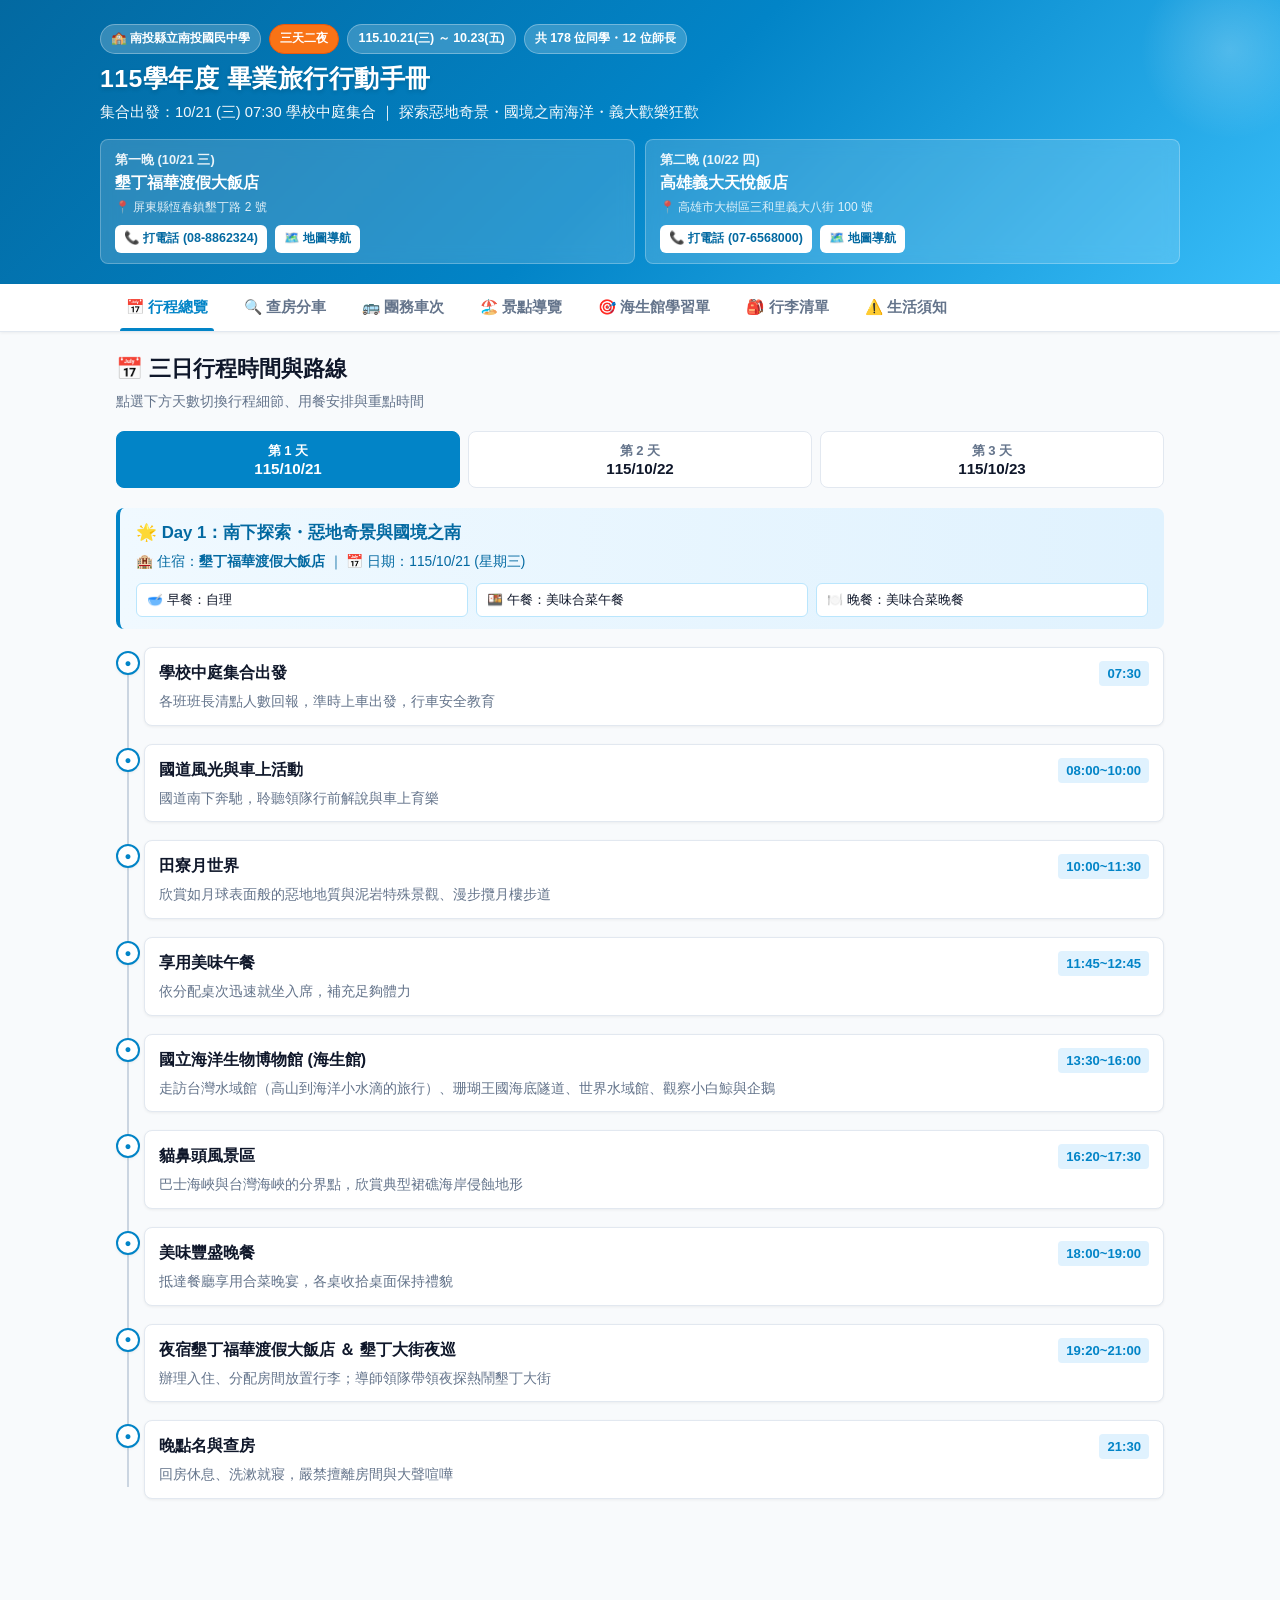
==== app.html @ bfbd6be8 "Initial commit: 南投國中 115學年度畢業旅行行動簡報手冊（去個資版）" ====
<!doctype html>
<html lang="zh-Hant">
<head>
  <meta charset="utf-8">
  <meta name="viewport" content="width=device-width, initial-scale=1, maximum-scale=1, user-scalable=no">
  <title>南投國中 115學年度畢業旅行行動手冊</title>
  <meta name="description" content="南投縣立南投國民中學 115學年度 畢業旅行行動手冊（115.10.21-115.10.23）。提供行程總覽、房號車次即時搜尋、景點導覽、海生館學習單互動答題與行李打包清單。">
  <meta name="theme-color" content="#0284c7">
  
  <!-- Favicon -->
  <link rel="icon" href="data:image/svg+xml,%3Csvg xmlns='http://www.w3.org/2000/svg' viewBox='0 0 32 32'%3E%3Ccircle cx='16' cy='16' r='14' fill='%230284c7'/%3E%3Cpath d='M9 18l4 4 10-10' stroke='%23fff' stroke-width='3' stroke-linecap='round' stroke-linejoin='round' fill='none'/%3E%3C/svg%3E">

  <!-- 主樣式表 -->
  <link rel="stylesheet" href="app.css">
</head>
<body>

  <!-- ================== 頂部 Hero Header ================== -->
  <header class="hero-header">
    <div class="hero-inner">
      <div class="hero-badge-wrap">
        <span class="badge-tag">🏫 南投縣立南投國民中學</span>
        <span class="badge-tag highlight">三天二夜</span>
        <span class="badge-tag">115.10.21(三) ～ 10.23(五)</span>
        <span class="badge-tag">共 178 位同學・12 位師長</span>
      </div>
      <h1 class="hero-title">115學年度 畢業旅行行動手冊</h1>
      <p class="hero-subtitle">
        集合出發：10/21 (三) 07:30 學校中庭集合 ｜ 探索惡地奇景・國境之南海洋・義大歡樂狂歡
      </p>

      <!-- 快速住宿與電話撥號卡片 -->
      <div class="hero-quick-cards" id="hero-hotels-container">
        <!-- 由 JavaScript 動態生成 -->
      </div>
    </div>
  </header>

  <!-- ================== 主導航 Tabs (桌機 & 平板) ================== -->
  <nav class="nav-tab-bar" aria-label="主要分頁導航">
    <div class="nav-tabs-container">
      <button class="nav-tab-btn active" data-tab="itinerary">📅 行程總覽</button>
      <button class="nav-tab-btn" data-tab="roster">🔍 查房分車</button>
      <button class="nav-tab-btn" data-tab="buses">🚌 團務車次</button>
      <button class="nav-tab-btn" data-tab="attractions">🏖️ 景點導覽</button>
      <button class="nav-tab-btn" data-tab="quiz">🎯 海生館學習單</button>
      <button class="nav-tab-btn" data-tab="checklist">🎒 行李清單</button>
      <button class="nav-tab-btn" data-tab="notices">⚠️ 生活須知</button>
    </div>
  </nav>

  <!-- ================== 主內容區域 ================== -->
  <main class="main-content">
    
    <!-- 1. 行程總覽分頁 -->
    <section class="tab-pane active" id="tab-itinerary">
      <div class="section-header">
        <h2 class="section-title">📅 三日行程時間與路線</h2>
        <p class="section-desc">點選下方天數切換行程細節、用餐安排與重點時間</p>
      </div>

      <!-- 天數切換按鈕組 -->
      <div class="day-selector" id="day-selector">
        <!-- 由 JavaScript 生成 -->
      </div>

      <!-- 當日行程內容容器 -->
      <div id="itinerary-content-container">
        <!-- 由 JavaScript 生成 -->
      </div>
    </section>

    <!-- 2. 查房分車搜尋分頁 -->
    <section class="tab-pane" id="tab-roster">
      <div class="section-header">
        <div style="display:flex; justify-content:space-between; align-items:center; flex-wrap:wrap; gap:8px;">
          <div>
            <h2 class="section-title">🔍 房號、桌次與車次即時速查</h2>
            <p class="section-desc">輸入同學姓名、房號、班級（901~909）或桌次即可秒查！</p>
          </div>
          <button onclick="window.print()" class="quick-btn" style="border:1px solid #cbd5e1; padding:6px 14px;">
            🖨️ 列印查房名冊
          </button>
        </div>
      </div>

      <!-- 搜尋輸入框 -->
      <div class="search-bar-wrap">
        <span class="search-icon">🔍</span>
        <input type="text" id="roster-search-input" class="search-input" placeholder="輸入同學姓名、房號 (如 2141)、桌次或關鍵字...">
        <button id="search-clear-btn" class="search-clear-btn" aria-label="清除搜尋">✕</button>
      </div>

      <!-- 班級快速篩選晶片 -->
      <div style="margin-bottom:8px;">
        <span style="font-size:0.8rem; font-weight:700; color:var(--text-muted); margin-right:6px;">班級篩選：</span>
        <div class="filter-chips-wrap" id="class-filter-chips">
          <!-- 由 JavaScript 生成 -->
        </div>
      </div>

      <!-- 車次快速篩選晶片 -->
      <div style="margin-bottom:12px;">
        <span style="font-size:0.8rem; font-weight:700; color:var(--text-muted); margin-right:6px;">車次篩選：</span>
        <div class="filter-chips-wrap" id="bus-filter-chips">
          <!-- 由 JavaScript 生成 -->
        </div>
      </div>

      <!-- 結果控制列 -->
      <div class="search-controls-row">
        <div class="results-stats" id="results-count">符合筆數：178 位</div>
        <div class="view-mode-toggle">
          <button class="view-btn active" data-view="table">📋 表格視圖</button>
          <button class="view-btn" data-view="card">🗂️ 卡片視圖</button>
        </div>
      </div>

      <!-- 表格視圖容器 -->
      <div class="roster-table-wrap" id="roster-table-container">
        <!-- 由 JavaScript 生成 -->
      </div>

      <!-- 卡片視圖容器 (手機端) -->
      <div class="roster-cards-grid" id="roster-cards-container" style="display:none;">
        <!-- 由 JavaScript 生成 -->
      </div>
    </section>

    <!-- 3. 團務車次分頁 -->
    <section class="tab-pane" id="tab-buses">
      <div class="section-header">
        <h2 class="section-title">🚌 團務編組與隨車師長</h2>
        <p class="section-desc">全團 7 輛專車編制、各車班級名額與隨車導師名單</p>
      </div>
      <div id="buses-content-container">
        <!-- 由 JavaScript 生成 -->
      </div>
    </section>

    <!-- 4. 景點導覽分頁 -->
    <section class="tab-pane" id="tab-attractions">
      <div class="section-header">
        <h2 class="section-title">🏖️ 景點圖文導覽與地質人文</h2>
        <p class="section-desc">深入認識月世界惡地、恆春民謠、海生館三大主題館與奇美博物館</p>
      </div>
      <div id="attractions-content-container">
        <!-- 由 JavaScript 生成 -->
      </div>
    </section>

    <!-- 5. 海生館學習單互動答題分頁 -->
    <section class="tab-pane" id="tab-quiz">
      <div class="section-header">
        <h2 class="section-title">🎯 國立海洋生物博物館・互動學習單</h2>
        <p class="section-desc">在車上或參觀海生館時測試海洋小知識！點選按鈕或點擊卡片查看解答與解析</p>
      </div>

      <!-- 是非題區塊 -->
      <div class="quiz-section">
        <h3 style="font-size:1.15rem; font-weight:800; color:var(--primary-dark); margin-bottom:12px;">
          一、是非挑戰題 (點選即時驗證)
        </h3>
        <div id="quiz-tf-container">
          <!-- 由 JavaScript 生成 -->
        </div>
      </div>

      <!-- 問答翻卡區塊 -->
      <div class="quiz-section">
        <h3 style="font-size:1.15rem; font-weight:800; color:var(--primary-dark); margin-bottom:12px;">
          二、海洋生物問答庫 (共 25 題，點擊展開解答)
        </h3>
        <div id="quiz-qa-container">
          <!-- 由 JavaScript 生成 -->
        </div>
      </div>
    </section>

    <!-- 6. 行李清單分頁 -->
    <section class="tab-pane" id="tab-checklist">
      <div class="section-header">
        <div style="display:flex; justify-content:space-between; align-items:center; flex-wrap:wrap; gap:8px;">
          <div>
            <h2 class="section-title">🎒 行前行李打包清單</h2>
            <p class="section-desc">打勾記錄自動儲存在手機本機，整理行李不再丟三落四！</p>
          </div>
          <button id="reset-checklist-btn" class="quick-btn" style="border:1px solid #cbd5e1; padding:6px 12px; color:var(--text-muted);">
            🔄 重設勾選
          </button>
        </div>
      </div>

      <!-- 打包進度條 -->
      <div class="progress-box">
        <div class="progress-header">
          <span>📦 打包完成進度</span>
          <span id="progress-text" style="color:var(--primary);">0 / 18 項 (0%)</span>
        </div>
        <div class="progress-bar-bg">
          <div class="progress-bar-fill" id="progress-fill"></div>
        </div>
      </div>

      <!-- 清單項目容器 -->
      <div id="checklist-container">
        <!-- 由 JavaScript 生成 -->
      </div>
    </section>

    <!-- 7. 生活須知分頁 -->
    <section class="tab-pane" id="tab-notices">
      <div class="section-header">
        <h2 class="section-title">⚠️ 生活安全須知 ＆ 應變指引</h2>
        <p class="section-desc">行前叮嚀、住宿生活公約、防暈車穴位指壓與急救常識</p>
      </div>
      <div id="notices-content-container">
        <!-- 由 JavaScript 生成 -->
      </div>
    </section>

  </main>

  <!-- ================== 手機底部導航列 (Mobile Bottom Nav) ================== -->
  <nav class="mobile-bottom-nav" aria-label="手機快捷導航">
    <button class="mobile-nav-btn active" data-tab="itinerary">
      <span>📅</span>
      <span>行程</span>
    </button>
    <button class="mobile-nav-btn" data-tab="roster">
      <span>🔍</span>
      <span>查房</span>
    </button>
    <button class="mobile-nav-btn" data-tab="buses">
      <span>🚌</span>
      <span>車次</span>
    </button>
    <button class="mobile-nav-btn" data-tab="attractions">
      <span>🏖️</span>
      <span>景點</span>
    </button>
    <button class="mobile-nav-btn" data-tab="quiz">
      <span>🎯</span>
      <span>學習單</span>
    </button>
    <button class="mobile-nav-btn" data-tab="checklist">
      <span>🎒</span>
      <span>清單</span>
    </button>
    <button class="mobile-nav-btn" data-tab="notices">
      <span>⚠️</span>
      <span>須知</span>
    </button>
  </nav>

  <!-- 引用資料庫與互動腳本 -->
  <script src="data.js"></script>
  <script src="app.js"></script>
</body>
</html>
---- app.css ----
/* ==========================================================================
   南投國中 115學年度畢業旅行行動手冊 - 主樣式表
   風格：蔚藍海洋與國境之南暖陽、現代清爽、Mobile First RWD
   ========================================================================== */

:root {
  --primary: #0284c7;        /* 海洋湛藍 */
  --primary-dark: #0369a1;
  --primary-light: #e0f2fe;
  --primary-hover: #075985;
  --accent: #f97316;         /* 暖陽活力橘 */
  --accent-light: #ffedd5;
  --success: #10b981;
  --warning: #f59e0b;
  --danger: #ef4444;
  --bg-main: #f8fafc;
  --bg-card: #ffffff;
  --border: #e2e8f0;
  --border-focus: #38bdf8;
  --text-main: #0f172a;
  --text-muted: #64748b;
  --text-light: #94a3b8;
  --shadow-sm: 0 1px 3px rgba(0, 0, 0, 0.06);
  --shadow-md: 0 4px 12px -2px rgba(15, 23, 42, 0.08);
  --shadow-lg: 0 10px 25px -4px rgba(15, 23, 42, 0.12);
  --radius-sm: 8px;
  --radius-md: 14px;
  --radius-lg: 20px;
  --font-family: -apple-system, BlinkMacSystemFont, "Segoe UI", "PingFang TC", "Noto Sans TC", "Microsoft JhengHei", Roboto, sans-serif;
}

* {
  box-sizing: border-box;
  margin: 0;
  padding: 0;
  -webkit-tap-highlight-color: transparent;
}

body {
  font-family: var(--font-family);
  background-color: var(--bg-main);
  color: var(--text-main);
  line-height: 1.6;
  min-height: 100vh;
  display: flex;
  flex-direction: column;
  padding-bottom: 72px; /* 為手機底部導航列留空間 */
}

/* ================== 頂部 Header & Hero ================== */
.hero-header {
  background: linear-gradient(135deg, #0369a1 0%, #0284c7 50%, #38bdf8 100%);
  color: #ffffff;
  padding: 24px 16px 20px;
  box-shadow: 0 4px 20px rgba(2, 132, 199, 0.25);
  position: relative;
  overflow: hidden;
}

.hero-header::after {
  content: "";
  position: absolute;
  top: -40px;
  right: -40px;
  width: 180px;
  height: 180px;
  border-radius: 50%;
  background: radial-gradient(circle, rgba(255,255,255,0.2) 0%, rgba(255,255,255,0) 70%);
  pointer-events: none;
}

.hero-inner {
  max-width: 1080px;
  margin: 0 auto;
  position: relative;
  z-index: 1;
}

.hero-badge-wrap {
  display: flex;
  flex-wrap: wrap;
  gap: 8px;
  align-items: center;
  margin-bottom: 10px;
}

.badge-tag {
  display: inline-flex;
  align-items: center;
  gap: 5px;
  font-size: 0.78rem;
  font-weight: 700;
  padding: 4px 10px;
  border-radius: 999px;
  background: rgba(255, 255, 255, 0.2);
  backdrop-filter: blur(4px);
  color: #fff;
  border: 1px solid rgba(255, 255, 255, 0.3);
}

.badge-tag.highlight {
  background: var(--accent);
  border-color: #ea580c;
  color: #fff;
}

.hero-title {
  font-size: 1.55rem;
  font-weight: 800;
  letter-spacing: 0.5px;
  line-height: 1.25;
  margin-bottom: 6px;
  text-shadow: 0 2px 4px rgba(0, 0, 0, 0.15);
}

.hero-subtitle {
  font-size: 0.92rem;
  opacity: 0.95;
  margin-bottom: 14px;
}

.hero-quick-cards {
  display: grid;
  grid-template-columns: repeat(auto-fit, minmax(260px, 1fr));
  gap: 10px;
  margin-top: 14px;
}

.quick-card {
  background: rgba(255, 255, 255, 0.16);
  backdrop-filter: blur(8px);
  border: 1px solid rgba(255, 255, 255, 0.25);
  border-radius: var(--radius-sm);
  padding: 10px 14px;
  display: flex;
  flex-direction: column;
  justify-content: space-between;
  gap: 4px;
}

.quick-card-title {
  font-size: 0.8rem;
  font-weight: 700;
  opacity: 0.9;
  text-transform: uppercase;
}

.quick-card-hotel {
  font-size: 1rem;
  font-weight: 700;
  display: flex;
  align-items: center;
  justify-content: space-between;
}

.quick-card-actions {
  display: flex;
  gap: 8px;
  margin-top: 4px;
}

.quick-btn {
  display: inline-flex;
  align-items: center;
  gap: 4px;
  font-size: 0.78rem;
  padding: 4px 9px;
  border-radius: 6px;
  background: #ffffff;
  color: var(--primary-dark);
  text-decoration: none;
  font-weight: 600;
  transition: all 0.2s;
}

.quick-btn:hover {
  background: var(--primary-light);
}

/* ================== 主導航 Tabs (Desktop & Tablet) ================== */
.nav-tab-bar {
  background: #ffffff;
  border-bottom: 1px solid var(--border);
  position: sticky;
  top: 0;
  z-index: 100;
  box-shadow: var(--shadow-sm);
}

.nav-tabs-container {
  max-width: 1080px;
  margin: 0 auto;
  display: flex;
  overflow-x: auto;
  scrollbar-width: none;
  -ms-overflow-style: none;
  padding: 0 8px;
}

.nav-tabs-container::-webkit-scrollbar {
  display: none;
}

.nav-tab-btn {
  display: inline-flex;
  align-items: center;
  gap: 6px;
  padding: 14px 18px;
  border: none;
  background: none;
  color: var(--text-muted);
  font-size: 0.92rem;
  font-weight: 600;
  cursor: pointer;
  white-space: nowrap;
  position: relative;
  transition: all 0.2s ease;
}

.nav-tab-btn:hover {
  color: var(--primary);
}

.nav-tab-btn.active {
  color: var(--primary);
  font-weight: 700;
}

.nav-tab-btn.active::after {
  content: "";
  position: absolute;
  bottom: 0;
  left: 12px;
  right: 12px;
  height: 3px;
  border-radius: 3px 3px 0 0;
  background: var(--primary);
}

/* ================== 主內容容器 ================== */
.main-content {
  max-width: 1080px;
  width: 100%;
  margin: 20px auto 30px;
  padding: 0 16px;
  flex: 1;
}

.tab-pane {
  display: none;
  animation: fadeIn 0.25s ease-out;
}

.tab-pane.active {
  display: block;
}

@keyframes fadeIn {
  from { opacity: 0; transform: translateY(6px); }
  to { opacity: 1; transform: translateY(0); }
}

/* ================== 通用組件與卡片 ================== */
.section-header {
  margin-bottom: 18px;
}

.section-title {
  font-size: 1.35rem;
  font-weight: 800;
  color: var(--text-main);
  display: flex;
  align-items: center;
  gap: 8px;
}

.section-desc {
  font-size: 0.88rem;
  color: var(--text-muted);
  margin-top: 4px;
}

.card {
  background: var(--bg-card);
  border-radius: var(--radius-md);
  border: 1px solid var(--border);
  box-shadow: var(--shadow-sm);
  padding: 18px;
  margin-bottom: 16px;
  transition: box-shadow 0.2s ease;
}

.card:hover {
  box-shadow: var(--shadow-md);
}

/* ================== 行程總覽 Timeline ================== */
.day-selector {
  display: flex;
  gap: 8px;
  margin-bottom: 16px;
  overflow-x: auto;
  padding-bottom: 4px;
}

.day-btn {
  flex: 1;
  min-width: 110px;
  padding: 10px 14px;
  border-radius: var(--radius-sm);
  border: 1px solid var(--border);
  background: var(--bg-card);
  cursor: pointer;
  text-align: center;
  transition: all 0.2s ease;
}

.day-btn .day-label {
  display: block;
  font-size: 0.82rem;
  color: var(--text-muted);
  font-weight: 600;
}

.day-btn .day-date {
  display: block;
  font-size: 0.95rem;
  font-weight: 800;
  color: var(--text-main);
}

.day-btn.active {
  background: var(--primary);
  border-color: var(--primary);
}

.day-btn.active .day-label,
.day-btn.active .day-date {
  color: #ffffff;
}

.day-summary-box {
  background: linear-gradient(to right, #f0f9ff, #e0f2fe);
  border-left: 4px solid var(--primary);
  padding: 12px 16px;
  border-radius: var(--radius-sm);
  margin-bottom: 18px;
}

.day-summary-title {
  font-size: 1.05rem;
  font-weight: 800;
  color: var(--primary-dark);
}

.day-meals-grid {
  display: grid;
  grid-template-columns: repeat(auto-fit, minmax(130px, 1fr));
  gap: 8px;
  margin-top: 10px;
}

.meal-pill {
  background: #ffffff;
  padding: 6px 10px;
  border-radius: 6px;
  font-size: 0.8rem;
  border: 1px solid #bae6fd;
  display: flex;
  align-items: center;
  gap: 6px;
}

.timeline-flow {
  position: relative;
  padding-left: 28px;
}

.timeline-flow::before {
  content: "";
  position: absolute;
  top: 12px;
  bottom: 12px;
  left: 11px;
  width: 2px;
  background: #cbd5e1;
}

.timeline-item {
  position: relative;
  margin-bottom: 18px;
}

.timeline-dot {
  position: absolute;
  left: -28px;
  top: 4px;
  width: 24px;
  height: 24px;
  border-radius: 50%;
  background: #ffffff;
  border: 2px solid var(--primary);
  display: flex;
  align-items: center;
  justify-content: center;
  font-size: 0.72rem;
  color: var(--primary);
  box-shadow: var(--shadow-sm);
}

.timeline-content {
  background: var(--bg-card);
  border: 1px solid var(--border);
  border-radius: var(--radius-sm);
  padding: 12px 14px;
  box-shadow: var(--shadow-sm);
}

.timeline-header {
  display: flex;
  align-items: baseline;
  justify-content: space-between;
  gap: 8px;
  flex-wrap: wrap;
}

.timeline-time {
  font-size: 0.82rem;
  font-weight: 700;
  color: var(--primary);
  background: var(--primary-light);
  padding: 2px 8px;
  border-radius: 4px;
}

.timeline-name {
  font-size: 1rem;
  font-weight: 800;
  color: var(--text-main);
  flex: 1;
}

.timeline-desc {
  font-size: 0.86rem;
  color: var(--text-muted);
  margin-top: 6px;
  line-height: 1.5;
}

/* ================== 查房分車 Search System ================== */
.search-bar-wrap {
  position: relative;
  margin-bottom: 14px;
}

.search-input {
  width: 100%;
  padding: 14px 16px 14px 44px;
  font-size: 1rem;
  border: 2px solid var(--border);
  border-radius: var(--radius-md);
  background: #ffffff;
  outline: none;
  transition: all 0.2s;
  box-shadow: var(--shadow-sm);
}

.search-input:focus {
  border-color: var(--primary);
  box-shadow: 0 0 0 4px rgba(2, 132, 199, 0.12);
}

.search-icon {
  position: absolute;
  left: 16px;
  top: 50%;
  transform: translateY(-50%);
  color: var(--text-light);
  pointer-events: none;
}

.search-clear-btn {
  position: absolute;
  right: 14px;
  top: 50%;
  transform: translateY(-50%);
  background: #e2e8f0;
  border: none;
  width: 22px;
  height: 22px;
  border-radius: 50%;
  font-size: 0.75rem;
  cursor: pointer;
  display: none;
  align-items: center;
  justify-content: center;
  color: var(--text-muted);
}

.filter-chips-wrap {
  display: flex;
  flex-wrap: wrap;
  gap: 6px;
  margin-bottom: 12px;
  align-items: center;
}

.filter-chip {
  padding: 5px 12px;
  border-radius: 999px;
  border: 1px solid var(--border);
  background: #ffffff;
  font-size: 0.82rem;
  font-weight: 600;
  color: var(--text-muted);
  cursor: pointer;
  transition: all 0.15s ease;
}

.filter-chip:hover {
  border-color: var(--primary);
  color: var(--primary);
}

.filter-chip.active {
  background: var(--primary);
  border-color: var(--primary);
  color: #ffffff;
}

.search-controls-row {
  display: flex;
  justify-content: space-between;
  align-items: center;
  flex-wrap: wrap;
  gap: 10px;
  margin-bottom: 14px;
}

.results-stats {
  font-size: 0.86rem;
  color: var(--text-muted);
}

.results-stats strong {
  color: var(--primary);
}

.view-mode-toggle {
  display: inline-flex;
  background: #e2e8f0;
  padding: 2px;
  border-radius: var(--radius-sm);
}

.view-btn {
  border: none;
  background: none;
  padding: 5px 10px;
  font-size: 0.8rem;
  font-weight: 600;
  color: var(--text-muted);
  border-radius: 6px;
  cursor: pointer;
}

.view-btn.active {
  background: #ffffff;
  color: var(--primary);
  box-shadow: var(--shadow-sm);
}

/* 學生/老師名冊表格 */
.roster-table-wrap {
  background: #ffffff;
  border-radius: var(--radius-md);
  border: 1px solid var(--border);
  overflow-x: auto;
  box-shadow: var(--shadow-sm);
}

.roster-table {
  width: 100%;
  border-collapse: collapse;
  text-align: left;
  font-size: 0.88rem;
}

.roster-table th {
  background: #f1f5f9;
  color: var(--text-main);
  font-weight: 700;
  padding: 12px 14px;
  border-bottom: 2px solid var(--border);
  white-space: nowrap;
}

.roster-table td {
  padding: 10px 14px;
  border-bottom: 1px solid var(--border);
  color: var(--text-main);
  white-space: nowrap;
}

.roster-table tr:hover {
  background-color: #f8fafc;
}

.room-badge {
  display: inline-block;
  padding: 3px 8px;
  border-radius: 6px;
  font-weight: 700;
  font-size: 0.85rem;
  background: var(--primary-light);
  color: var(--primary-dark);
}

.room-badge.eda {
  background: #fef3c7;
  color: #92400e;
}

.table-badge {
  display: inline-block;
  padding: 2px 7px;
  border-radius: 4px;
  font-size: 0.78rem;
  font-weight: 700;
  background: #f1f5f9;
  color: #475569;
}

.bus-badge {
  display: inline-block;
  padding: 2px 8px;
  border-radius: 999px;
  font-size: 0.75rem;
  font-weight: 700;
  background: #e0e7ff;
  color: #3730a3;
}

.gender-badge {
  display: inline-block;
  padding: 2px 6px;
  border-radius: 4px;
  font-size: 0.75rem;
  font-weight: 700;
}

.gender-badge.male {
  background: #e0f2fe;
  color: #0369a1;
}

.gender-badge.female {
  background: #fce7f3;
  color: #be185d;
}

.veg-pill {
  display: inline-block;
  padding: 2px 6px;
  border-radius: 4px;
  font-size: 0.72rem;
  font-weight: 700;
  background: #dcfce7;
  color: #15803d;
}

/* 卡片視圖 (手機端可切換) */
.roster-cards-grid {
  display: grid;
  grid-template-columns: repeat(auto-fill, minmax(280px, 1fr));
  gap: 12px;
}

.student-card {
  background: #ffffff;
  border: 1px solid var(--border);
  border-radius: var(--radius-sm);
  padding: 12px 14px;
  box-shadow: var(--shadow-sm);
  display: flex;
  flex-direction: column;
  gap: 6px;
}

.student-card-head {
  display: flex;
  justify-content: space-between;
  align-items: center;
}

.student-card-name {
  font-size: 1.05rem;
  font-weight: 800;
  color: var(--text-main);
  display: flex;
  align-items: center;
  gap: 6px;
}

.student-card-rooms {
  display: grid;
  grid-template-columns: 1fr 1fr;
  gap: 6px;
  margin-top: 4px;
  font-size: 0.8rem;
}

.card-room-box {
  background: #f8fafc;
  padding: 6px 8px;
  border-radius: 6px;
  border: 1px solid #e2e8f0;
}

.card-room-box .label {
  font-size: 0.72rem;
  color: var(--text-muted);
  display: block;
}

.card-room-box .val {
  font-size: 0.95rem;
  font-weight: 800;
  color: var(--primary-dark);
}

/* ================== 團務車次 Buses ================== */
.bus-cards-grid {
  display: grid;
  grid-template-columns: repeat(auto-fit, minmax(320px, 1fr));
  gap: 14px;
}

.bus-card {
  background: #ffffff;
  border-radius: var(--radius-md);
  border: 1px solid var(--border);
  padding: 16px;
  box-shadow: var(--shadow-sm);
  position: relative;
  overflow: hidden;
}

.bus-card-top {
  display: flex;
  justify-content: space-between;
  align-items: center;
  margin-bottom: 10px;
  padding-bottom: 8px;
  border-bottom: 1px dashed var(--border);
}

.bus-title {
  font-size: 1.25rem;
  font-weight: 800;
  color: var(--primary-dark);
  display: flex;
  align-items: center;
  gap: 6px;
}

.bus-count-badge {
  background: var(--primary-light);
  color: var(--primary);
  font-weight: 700;
  font-size: 0.85rem;
  padding: 3px 10px;
  border-radius: 999px;
}

.bus-chaperones-box {
  background: #f8fafc;
  border-radius: var(--radius-sm);
  padding: 8px 12px;
  margin-bottom: 10px;
}

.chaperone-item {
  font-size: 0.86rem;
  display: flex;
  justify-content: space-between;
  padding: 3px 0;
}

.chaperone-item strong {
  color: var(--text-main);
}

/* ================== 景點導覽 Attractions ================== */
.attraction-card {
  background: #ffffff;
  border-radius: var(--radius-md);
  border: 1px solid var(--border);
  box-shadow: var(--shadow-sm);
  overflow: hidden;
  margin-bottom: 24px;
}

.attraction-gallery {
  display: grid;
  grid-template-columns: repeat(auto-fit, minmax(200px, 1fr));
  gap: 8px;
  padding: 12px;
  background: #0f172a;
}

.attraction-gallery img {
  width: 100%;
  height: 180px;
  object-fit: cover;
  border-radius: 8px;
  transition: transform 0.25s;
  cursor: pointer;
}

.attraction-gallery img:hover {
  transform: scale(1.02);
}

.attraction-body {
  padding: 18px 20px;
}

.attraction-tag {
  display: inline-block;
  background: var(--accent-light);
  color: #c2410c;
  font-weight: 700;
  font-size: 0.78rem;
  padding: 3px 10px;
  border-radius: 999px;
  margin-bottom: 8px;
}

.attraction-title {
  font-size: 1.35rem;
  font-weight: 800;
  color: var(--text-main);
}

.attraction-subtitle {
  font-size: 0.92rem;
  color: var(--text-muted);
  font-weight: 600;
  margin-bottom: 12px;
}

.attraction-desc {
  font-size: 0.92rem;
  color: var(--text-main);
  line-height: 1.7;
  white-space: pre-line;
}

/* ================== 海生館學習單 Quiz ================== */
.quiz-section {
  margin-bottom: 24px;
}

.quiz-tf-card {
  background: #ffffff;
  border-radius: var(--radius-md);
  border: 1px solid var(--border);
  padding: 16px 18px;
  margin-bottom: 12px;
  box-shadow: var(--shadow-sm);
}

.quiz-tf-question {
  font-size: 1.02rem;
  font-weight: 700;
  margin-bottom: 12px;
  color: var(--text-main);
}

.quiz-tf-options {
  display: flex;
  gap: 12px;
}

.quiz-opt-btn {
  flex: 1;
  padding: 10px 16px;
  border-radius: var(--radius-sm);
  border: 2px solid var(--border);
  background: #ffffff;
  font-size: 0.95rem;
  font-weight: 700;
  cursor: pointer;
  transition: all 0.2s;
  display: flex;
  align-items: center;
  justify-content: center;
  gap: 6px;
}

.quiz-opt-btn:hover {
  border-color: var(--primary);
  background: var(--primary-light);
}

.quiz-opt-btn.correct {
  border-color: var(--success);
  background: #dcfce7;
  color: #15803d;
}

.quiz-opt-btn.wrong {
  border-color: var(--danger);
  background: #fee2e2;
  color: #b91c1c;
}

.quiz-explanation-box {
  margin-top: 10px;
  padding: 10px 14px;
  background: #f0fdf4;
  border-left: 4px solid var(--success);
  border-radius: 4px;
  font-size: 0.86rem;
  color: #166534;
  display: none;
}

.quiz-qa-card {
  background: #ffffff;
  border: 1px solid var(--border);
  border-radius: var(--radius-sm);
  margin-bottom: 10px;
  overflow: hidden;
  box-shadow: var(--shadow-sm);
}

.quiz-qa-header {
  padding: 14px 16px;
  background: #ffffff;
  cursor: pointer;
  display: flex;
  align-items: center;
  justify-content: space-between;
  gap: 10px;
  user-select: none;
  transition: background 0.15s;
}

.quiz-qa-header:hover {
  background: #f8fafc;
}

.quiz-qa-num {
  background: var(--primary-light);
  color: var(--primary-dark);
  font-weight: 800;
  font-size: 0.8rem;
  padding: 2px 7px;
  border-radius: 4px;
}

.quiz-qa-title {
  font-size: 0.95rem;
  font-weight: 700;
  color: var(--text-main);
  flex: 1;
}

.quiz-toggle-icon {
  font-size: 0.8rem;
  color: var(--text-light);
  transition: transform 0.2s ease;
}

.quiz-qa-card.open .quiz-toggle-icon {
  transform: rotate(180deg);
}

.quiz-qa-body {
  padding: 0 16px 14px;
  font-size: 0.9rem;
  color: #334155;
  line-height: 1.6;
  white-space: pre-line;
  display: none;
  background: #f8fafc;
  border-top: 1px solid #f1f5f9;
}

.quiz-qa-card.open .quiz-qa-body {
  display: block;
  padding-top: 12px;
}

/* ================== 行李清單 Checklist ================== */
.progress-box {
  background: #ffffff;
  border: 1px solid var(--border);
  border-radius: var(--radius-md);
  padding: 16px 20px;
  margin-bottom: 18px;
  box-shadow: var(--shadow-sm);
}

.progress-header {
  display: flex;
  justify-content: space-between;
  align-items: center;
  font-weight: 700;
  font-size: 0.92rem;
  margin-bottom: 8px;
}

.progress-bar-bg {
  width: 100%;
  height: 10px;
  background: #e2e8f0;
  border-radius: 999px;
  overflow: hidden;
}

.progress-bar-fill {
  height: 100%;
  background: linear-gradient(to right, var(--primary), var(--success));
  width: 0%;
  transition: width 0.3s ease;
}

.checklist-group {
  margin-bottom: 20px;
}

.checklist-group-title {
  font-size: 1.05rem;
  font-weight: 800;
  color: var(--text-main);
  margin-bottom: 10px;
  display: flex;
  align-items: center;
  gap: 6px;
}

.checklist-items {
  display: grid;
  grid-template-columns: repeat(auto-fill, minmax(280px, 1fr));
  gap: 8px;
}

.check-item {
  background: #ffffff;
  border: 1px solid var(--border);
  border-radius: var(--radius-sm);
  padding: 10px 14px;
  display: flex;
  align-items: flex-start;
  gap: 10px;
  cursor: pointer;
  transition: all 0.15s ease;
  user-select: none;
}

.check-item:hover {
  border-color: var(--primary);
}

.check-item.done {
  background: #f8fafc;
  border-color: #cbd5e1;
}

.check-item.done .item-name {
  text-decoration: line-through;
  color: var(--text-light);
}

.check-box {
  width: 20px;
  height: 20px;
  border-radius: 5px;
  border: 2px solid #cbd5e1;
  display: flex;
  align-items: center;
  justify-content: center;
  font-size: 0.75rem;
  color: #ffffff;
  flex-shrink: 0;
  margin-top: 2px;
  transition: all 0.15s;
}

.check-item.done .check-box {
  background: var(--success);
  border-color: var(--success);
}

.item-text-wrap {
  flex: 1;
}

.item-name {
  font-weight: 700;
  font-size: 0.92rem;
  color: var(--text-main);
}

.item-tip {
  font-size: 0.78rem;
  color: var(--text-muted);
  margin-top: 2px;
}

/* ================== 生活須知 Notice ================== */
.notice-accordion {
  display: flex;
  flex-direction: column;
  gap: 12px;
}

.notice-block {
  background: #ffffff;
  border: 1px solid var(--border);
  border-radius: var(--radius-md);
  padding: 18px 20px;
  box-shadow: var(--shadow-sm);
}

.notice-block-title {
  font-size: 1.1rem;
  font-weight: 800;
  color: var(--primary-dark);
  margin-bottom: 12px;
  display: flex;
  align-items: center;
  gap: 8px;
}

.notice-list {
  list-style: none;
  display: flex;
  flex-direction: column;
  gap: 10px;
}

.notice-list li {
  position: relative;
  padding-left: 20px;
  font-size: 0.9rem;
  color: var(--text-main);
  line-height: 1.6;
}

.notice-list li::before {
  content: "•";
  position: absolute;
  left: 4px;
  top: 0;
  color: var(--primary);
  font-size: 1.2rem;
}

.acupoint-grid {
  display: grid;
  grid-template-columns: repeat(auto-fit, minmax(260px, 1fr));
  gap: 12px;
  margin-top: 10px;
}

.acupoint-card {
  background: #f8fafc;
  border-radius: var(--radius-sm);
  border: 1px solid #e2e8f0;
  padding: 12px 14px;
}

.acupoint-card h4 {
  font-size: 0.96rem;
  font-weight: 800;
  color: var(--primary-dark);
  margin-bottom: 4px;
}

.acupoint-effect {
  font-size: 0.8rem;
  font-weight: 700;
  color: var(--accent);
  margin-bottom: 6px;
}

.acupoint-method {
  font-size: 0.85rem;
  color: var(--text-muted);
}

/* ================== 手機底部導航列 Mobile Nav Bar ================== */
.mobile-bottom-nav {
  display: none;
  position: fixed;
  bottom: 0;
  left: 0;
  right: 0;
  height: 60px;
  background: #ffffff;
  border-top: 1px solid var(--border);
  box-shadow: 0 -2px 10px rgba(0, 0, 0, 0.06);
  z-index: 1000;
  justify-content: space-around;
  align-items: center;
}

.mobile-nav-btn {
  display: flex;
  flex-direction: column;
  align-items: center;
  justify-content: center;
  gap: 3px;
  border: none;
  background: none;
  color: var(--text-muted);
  font-size: 0.72rem;
  font-weight: 600;
  cursor: pointer;
  flex: 1;
  height: 100%;
}

.mobile-nav-btn svg {
  width: 20px;
  height: 20px;
}

.mobile-nav-btn.active {
  color: var(--primary);
  font-weight: 700;
}

/* ================== 列印樣式 Print Optimization ================== */
@media print {
  body {
    background: #ffffff;
    color: #000000;
    padding-bottom: 0;
  }
  .hero-header,
  .nav-tab-bar,
  .mobile-bottom-nav,
  .search-bar-wrap,
  .filter-chips-wrap,
  .view-mode-toggle,
  .day-selector {
    display: none !important;
  }
  .main-content {
    max-width: 100%;
    margin: 0;
    padding: 0;
  }
  .tab-pane {
    display: block !important;
    page-break-after: always;
  }
  .card, .roster-table-wrap {
    box-shadow: none;
    border: 1px solid #ccc;
  }
}

/* ================== 響應式微調 Responsive ================== */
@media (max-width: 768px) {
  .hero-title {
    font-size: 1.35rem;
  }
  .nav-tab-bar {
    display: none; /* 在手機端改用底部導航 */
  }
  .mobile-bottom-nav {
    display: flex;
  }
  .attraction-gallery {
    grid-template-columns: 1fr;
  }
  .attraction-gallery img {
    height: 200px;
  }
}
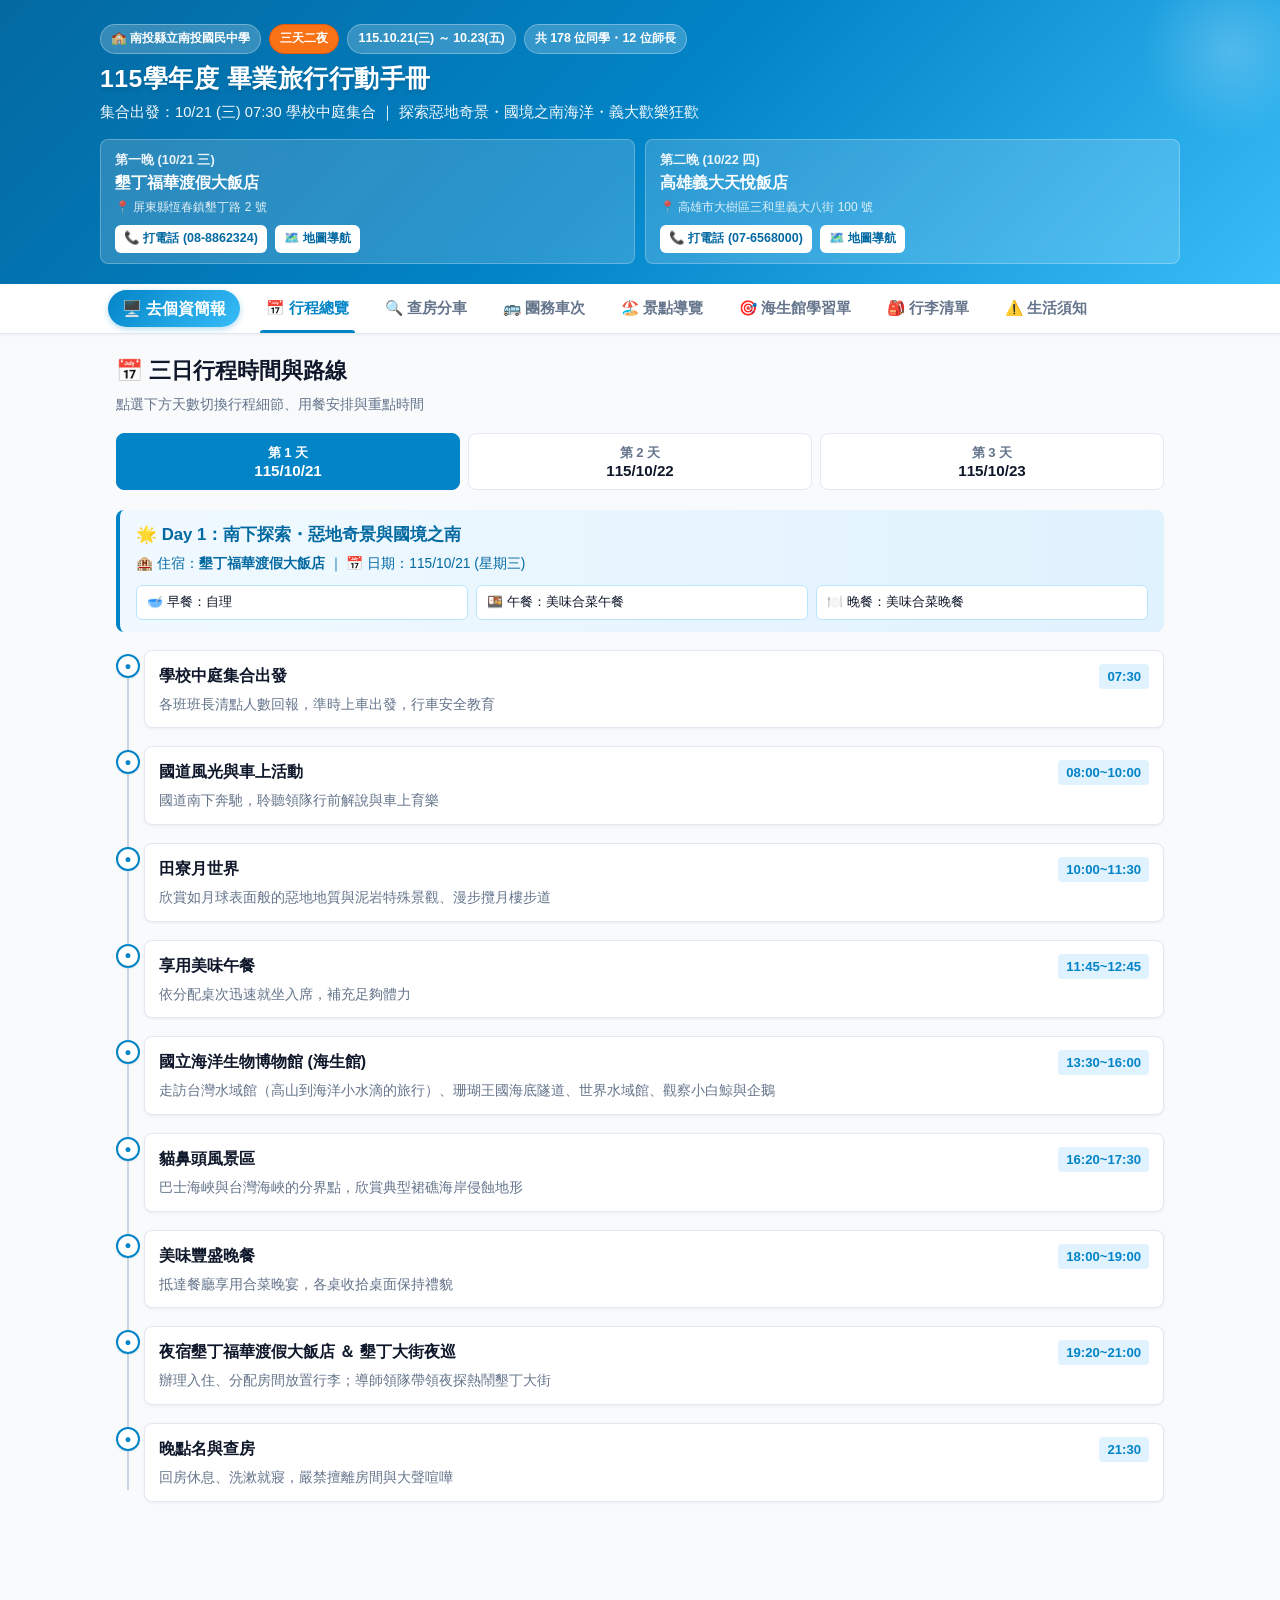
==== commit 809c248a: "feat: add Mingjian Nursery Ecological Park, 3 web links, 3 video links and Google Map for all attrac" ====
--- a/app.html
+++ b/app.html
@@ -39,6 +39,9 @@
   <!-- ================== 主導航 Tabs (桌機 & 平板) ================== -->
   <nav class="nav-tab-bar" aria-label="主要分頁導航">
     <div class="nav-tabs-container">
+      <a href="https://yaoshuchin.github.io/ntjh-trip-handbook-2026/" target="_blank" rel="noopener noreferrer" class="nav-link-highlight">
+        🖥️ 去個資簡報
+      </a>
       <button class="nav-tab-btn active" data-tab="itinerary">📅 行程總覽</button>
       <button class="nav-tab-btn" data-tab="roster">🔍 查房分車</button>
       <button class="nav-tab-btn" data-tab="buses">🚌 團務車次</button>
@@ -223,6 +226,10 @@
 
   <!-- ================== 手機底部導航列 (Mobile Bottom Nav) ================== -->
   <nav class="mobile-bottom-nav" aria-label="手機快捷導航">
+    <a href="https://yaoshuchin.github.io/ntjh-trip-handbook-2026/" target="_blank" rel="noopener noreferrer" class="mobile-nav-btn mobile-link-highlight">
+      <span>🖥️</span>
+      <span>簡報</span>
+    </a>
     <button class="mobile-nav-btn active" data-tab="itinerary">
       <span>📅</span>
       <span>行程</span>
--- a/app.css
+++ b/app.css
@@ -1284,3 +1284,117 @@
     height: 200px;
   }
 }
+
+/* 頂部導航之去個資簡報高亮按鈕 */
+.nav-link-highlight {
+  background: linear-gradient(135deg, #0284c7, #38bdf8) !important;
+  color: #ffffff !important;
+  border-radius: 999px;
+  padding: 6px 14px !important;
+  margin: 6px 8px 6px 0;
+  box-shadow: 0 2px 6px rgba(2, 132, 199, 0.3);
+  font-weight: 700 !important;
+  text-decoration: none;
+  display: inline-flex;
+  align-items: center;
+  gap: 5px;
+  transition: all 0.2s ease;
+}
+.nav-link-highlight:hover {
+  background: linear-gradient(135deg, #0369a1, #0284c7) !important;
+  transform: translateY(-1px);
+  box-shadow: 0 4px 10px rgba(2, 132, 199, 0.4);
+}
+
+.mobile-link-highlight {
+  color: #0284c7 !important;
+  font-weight: 700 !important;
+  text-decoration: none;
+}
+
+/* 景點卡片地圖與外連按鈕群 */
+.attraction-meta-actions {
+  display: flex;
+  flex-wrap: wrap;
+  align-items: center;
+  justify-content: space-between;
+  gap: 8px;
+  margin: 10px 0 14px;
+}
+
+.attract-map-btn {
+  display: inline-flex;
+  align-items: center;
+  gap: 6px;
+  padding: 7px 14px;
+  border-radius: 8px;
+  background: #0284c7;
+  color: #ffffff;
+  font-size: 0.86rem;
+  font-weight: 700;
+  text-decoration: none;
+  transition: all 0.15s ease;
+  box-shadow: 0 2px 5px rgba(2, 132, 199, 0.2);
+}
+.attract-map-btn:hover {
+  background: #0369a1;
+  transform: translateY(-1px);
+}
+
+.attraction-resources {
+  margin-top: 14px;
+  padding-top: 12px;
+  border-top: 1px dashed var(--border);
+  display: flex;
+  flex-direction: column;
+  gap: 10px;
+}
+
+.resource-group-title {
+  font-size: 0.82rem;
+  font-weight: 800;
+  color: var(--text-main);
+  margin-bottom: 5px;
+  display: flex;
+  align-items: center;
+  gap: 5px;
+}
+
+.resource-chips-grid {
+  display: flex;
+  flex-wrap: wrap;
+  gap: 6px;
+}
+
+.resource-chip {
+  display: inline-flex;
+  align-items: center;
+  gap: 5px;
+  padding: 4px 10px;
+  border-radius: 6px;
+  font-size: 0.78rem;
+  font-weight: 600;
+  text-decoration: none;
+  transition: all 0.15s ease;
+  border: 1px solid var(--border);
+}
+
+.resource-chip.web {
+  background: #f0f9ff;
+  color: #0369a1;
+  border-color: #bae6fd;
+}
+.resource-chip.web:hover {
+  background: #e0f2fe;
+  border-color: #38bdf8;
+}
+
+.resource-chip.video {
+  background: #fef2f2;
+  color: #dc2626;
+  border-color: #fecaca;
+}
+.resource-chip.video:hover {
+  background: #fee2e2;
+  border-color: #f87171;
+}
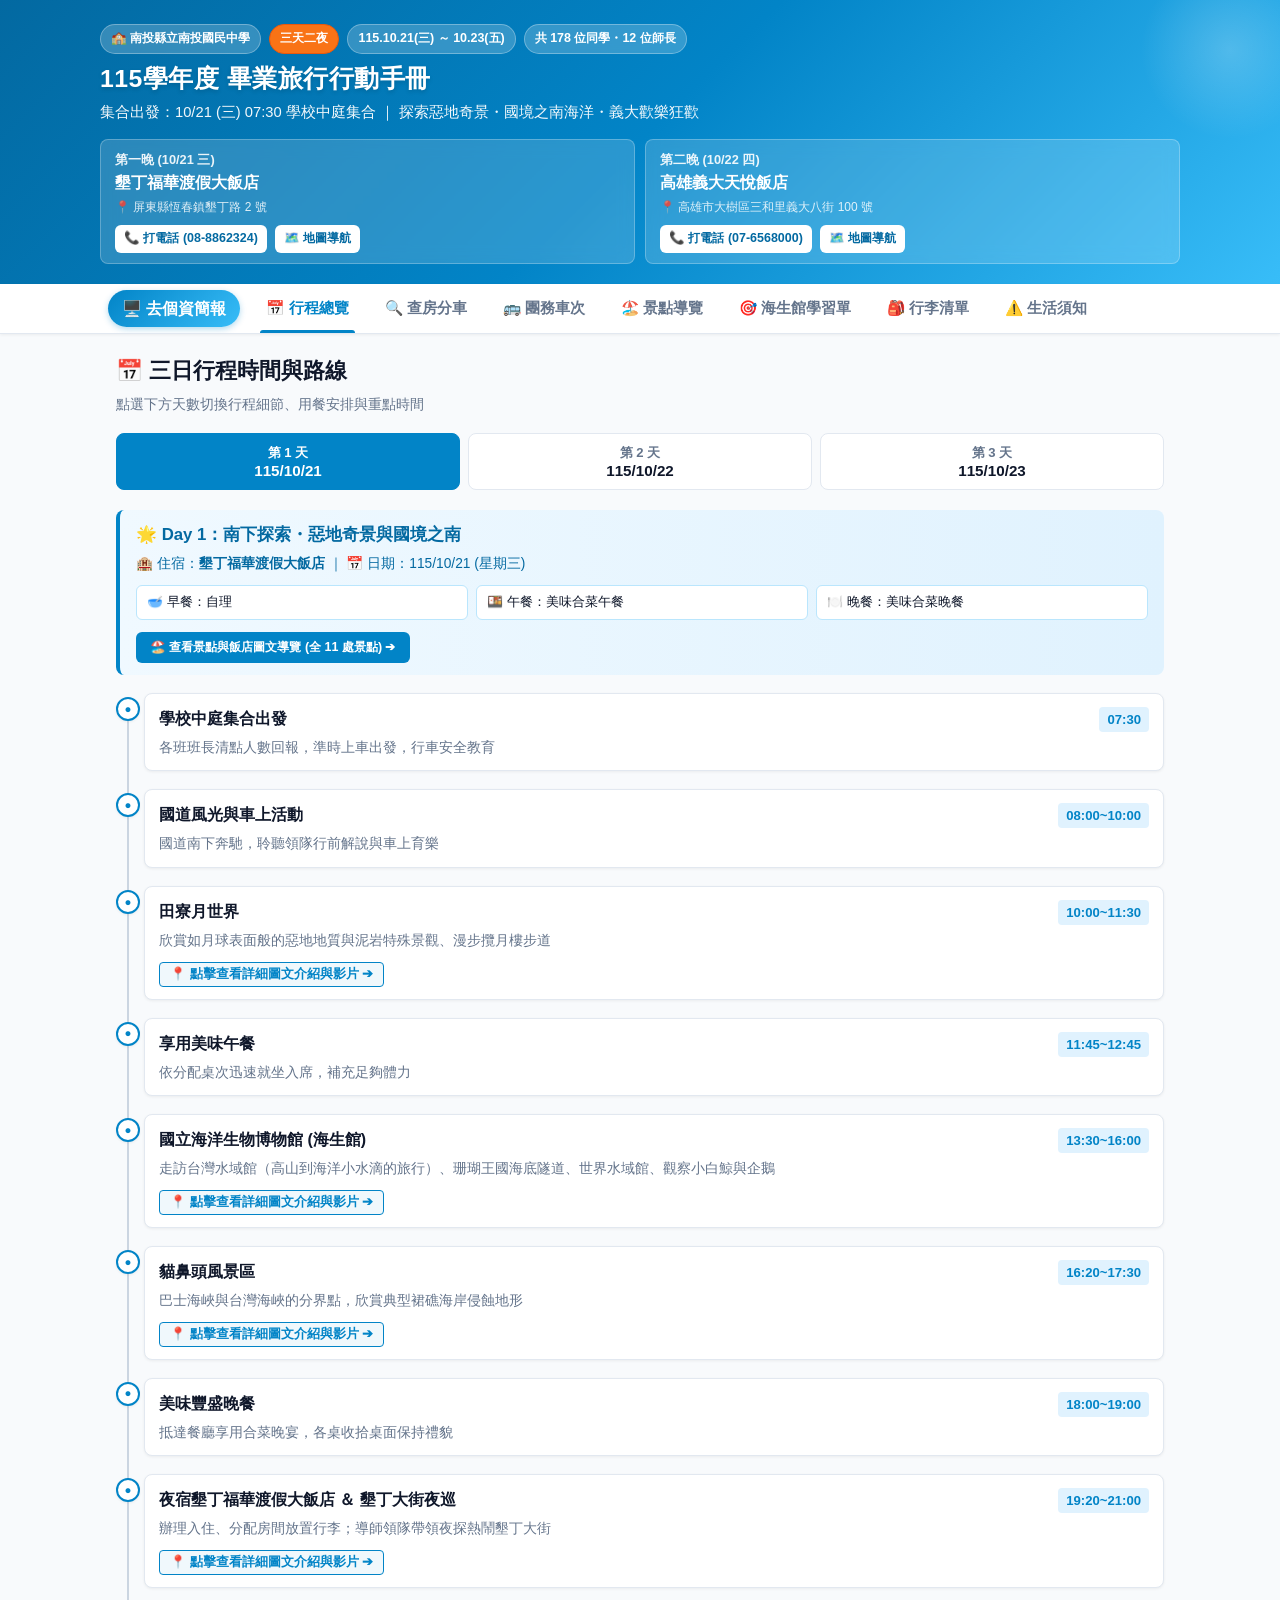
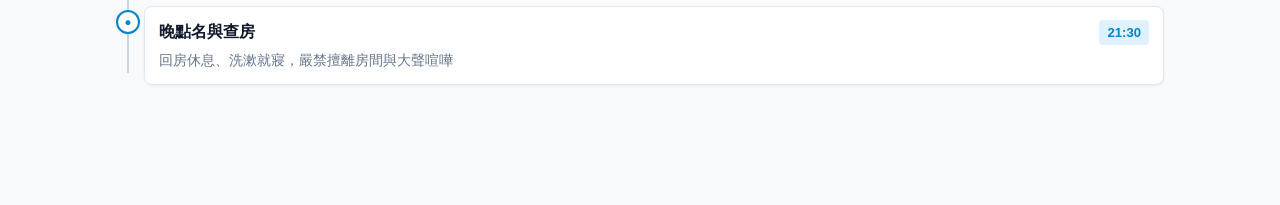
==== commit aa00009a: "fix(sync): force cache-busting on app.html, add 4th photo to hotels, add deep-linking and direct jum" ====
--- a/app.html
+++ b/app.html
@@ -10,8 +10,13 @@
   <!-- Favicon -->
   <link rel="icon" href="data:image/svg+xml,%3Csvg xmlns='http://www.w3.org/2000/svg' viewBox='0 0 32 32'%3E%3Ccircle cx='16' cy='16' r='14' fill='%230284c7'/%3E%3Cpath d='M9 18l4 4 10-10' stroke='%23fff' stroke-width='3' stroke-linecap='round' stroke-linejoin='round' fill='none'/%3E%3C/svg%3E">
 
+  <!-- 快取控制（確保師生開啟即時獲取最新修正資料） -->
+  <meta http-equiv="Cache-Control" content="no-cache, no-store, must-revalidate">
+  <meta http-equiv="Pragma" content="no-cache">
+  <meta http-equiv="Expires" content="0">
+
   <!-- 主樣式表 -->
-  <link rel="stylesheet" href="app.css">
+  <link rel="stylesheet" href="app.css?v=202610182320">
 </head>
 <body>
 
@@ -145,7 +150,7 @@
     <section class="tab-pane" id="tab-attractions">
       <div class="section-header">
         <h2 class="section-title">🏖️ 景點圖文導覽與地質人文</h2>
-        <p class="section-desc">深入認識月世界惡地、恆春民謠、海生館三大主題館與奇美博物館</p>
+        <p class="section-desc">深入認識月世界惡地、海生館三大展館、墾丁大街20種小吃、福華渡假飯店、義大世界與天悅飯店、旗津古蹟、奇美博物館與名間親子生態公園（全 11 處）</p>
       </div>
       <div id="attractions-content-container">
         <!-- 由 JavaScript 生成 -->
@@ -260,8 +265,8 @@
     </button>
   </nav>
 
-  <!-- 引用資料庫與互動腳本 -->
-  <script src="data.js"></script>
-  <script src="app.js"></script>
+  <!-- 引用資料庫與互動腳本（帶快取刷新版本號） -->
+  <script src="data.js?v=202610182320"></script>
+  <script src="app.js?v=202610182320"></script>
 </body>
 </html>
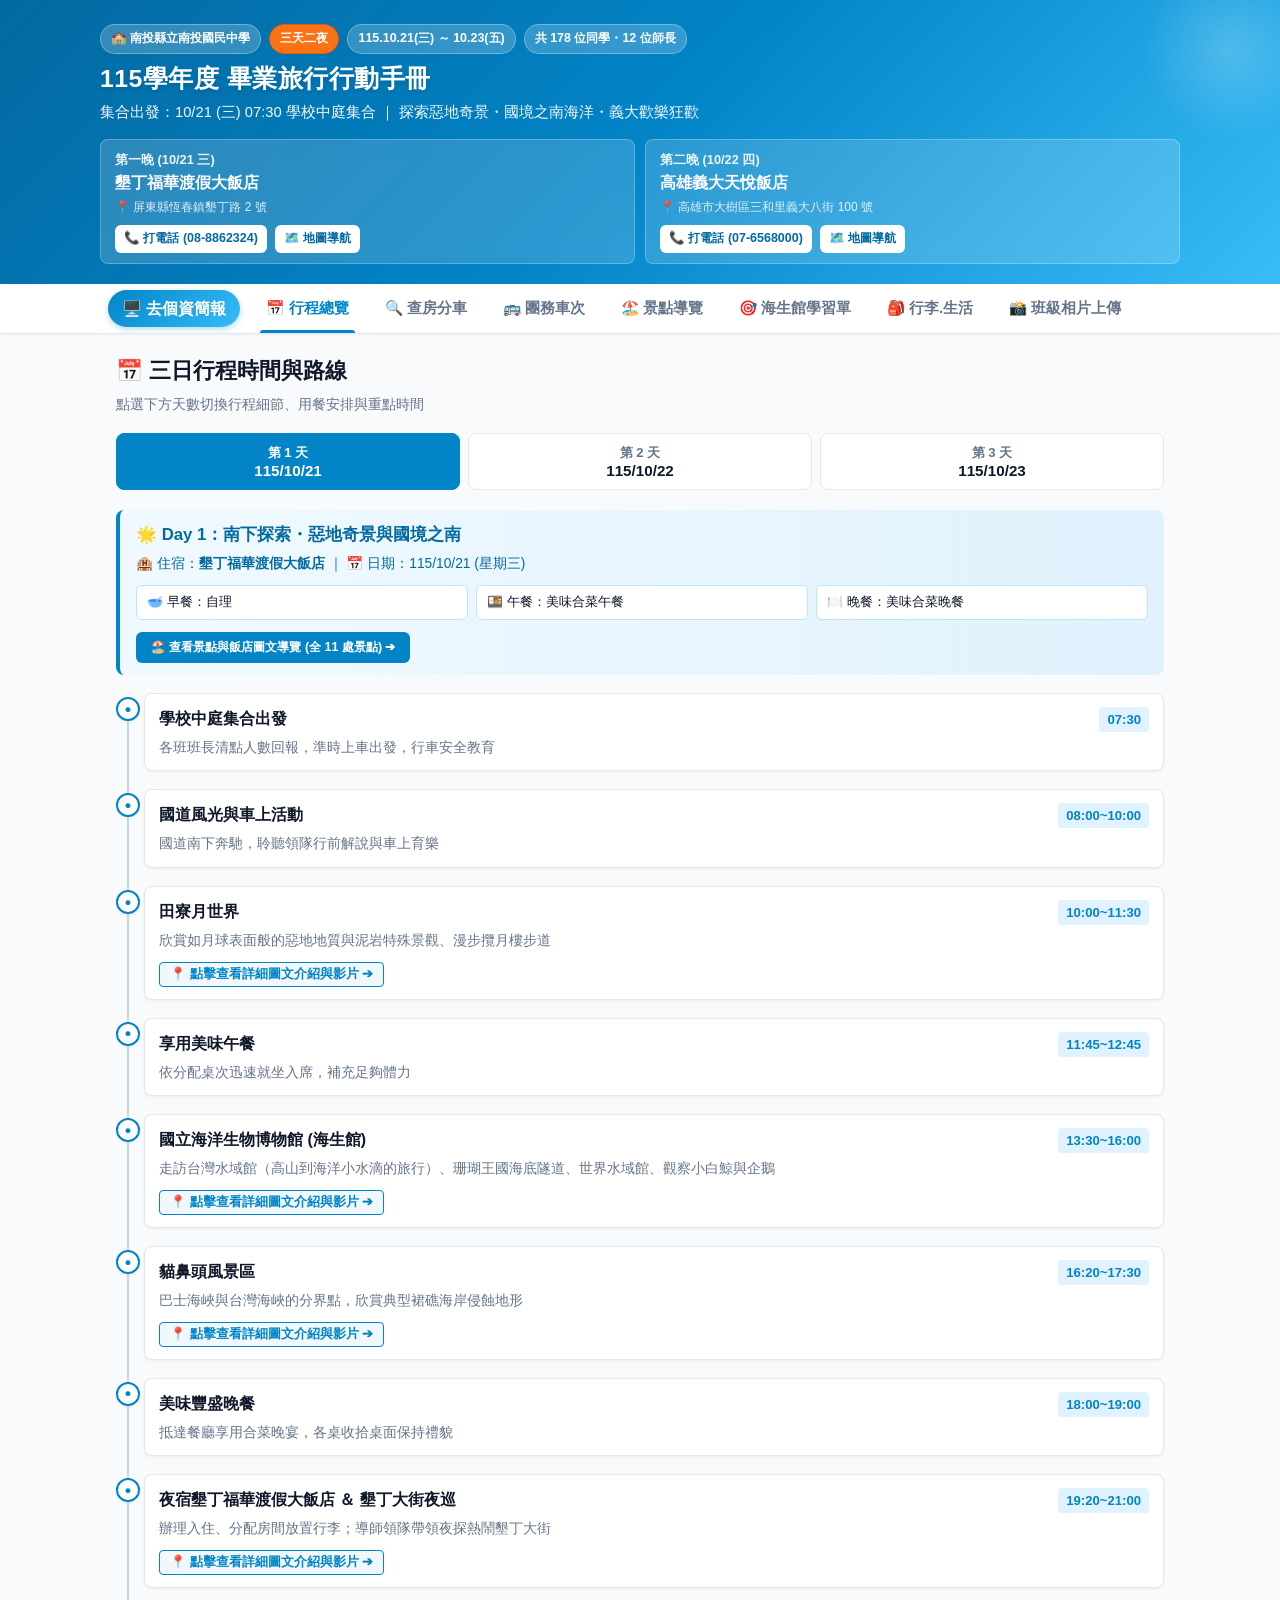
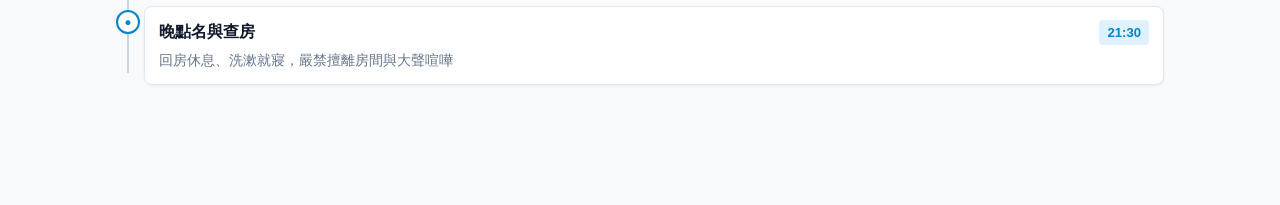
==== commit b471c3ac: "feat: 修復即時速查功能、合併行李清單與生活需知為「行李.生活」、新增「班級相片上傳」標籤並串接 301~309 Padlet" ====
--- a/app.html
+++ b/app.html
@@ -52,8 +52,8 @@
       <button class="nav-tab-btn" data-tab="buses">🚌 團務車次</button>
       <button class="nav-tab-btn" data-tab="attractions">🏖️ 景點導覽</button>
       <button class="nav-tab-btn" data-tab="quiz">🎯 海生館學習單</button>
-      <button class="nav-tab-btn" data-tab="checklist">🎒 行李清單</button>
-      <button class="nav-tab-btn" data-tab="notices">⚠️ 生活須知</button>
+      <button class="nav-tab-btn" data-tab="life">🎒 行李.生活</button>
+      <button class="nav-tab-btn" data-tab="photos">📸 班級相片上傳</button>
     </div>
   </nav>
 
@@ -185,8 +185,9 @@
       </div>
     </section>
 
-    <!-- 6. 行李清單分頁 -->
-    <section class="tab-pane" id="tab-checklist">
+    <!-- 6. 行李.生活分頁 (合併行李清單與生活安全須知) -->
+    <section class="tab-pane" id="tab-life">
+      <!-- 區塊一：行前行李打包清單 -->
       <div class="section-header">
         <div style="display:flex; justify-content:space-between; align-items:center; flex-wrap:wrap; gap:8px;">
           <div>
@@ -214,16 +215,36 @@
       <div id="checklist-container">
         <!-- 由 JavaScript 生成 -->
       </div>
-    </section>
-
-    <!-- 7. 生活須知分頁 -->
-    <section class="tab-pane" id="tab-notices">
+
+      <hr class="life-section-divider">
+
+      <!-- 區塊二：生活安全須知 ＆ 應變指引 -->
       <div class="section-header">
         <h2 class="section-title">⚠️ 生活安全須知 ＆ 應變指引</h2>
         <p class="section-desc">行前叮嚀、住宿生活公約、防暈車穴位指壓與急救常識</p>
       </div>
       <div id="notices-content-container">
         <!-- 由 JavaScript 生成 -->
+      </div>
+    </section>
+
+    <!-- 7. 班級相片上傳分頁 -->
+    <section class="tab-pane" id="tab-photos">
+      <div class="section-header">
+        <h2 class="section-title">📸 畢旅時光 · 班級相片上傳區 (Padlet)</h2>
+        <p class="section-desc">請點選所屬班級連結，即刻上傳精采旅途照片與短片，共同記錄珍貴青春！免安裝 APP，瀏覽器即可拍照或選取照片上傳。</p>
+      </div>
+
+      <div class="padlet-intro-banner">
+        <div class="padlet-intro-icon">📲</div>
+        <div class="padlet-intro-text">
+          <h3>手機拍照直接上傳，免註冊免登入！</h3>
+          <p>點選下方對應班級的按鈕進入 Padlet 看板，點擊「＋」號即可即時拍照或從手機相簿選取照片上傳，歡迎記錄風景、合照與美食！</p>
+        </div>
+      </div>
+
+      <div id="padlet-grid-container">
+        <!-- 由 JavaScript 生成 301~309 班級卡片 -->
       </div>
     </section>
 
@@ -255,18 +276,18 @@
       <span>🎯</span>
       <span>學習單</span>
     </button>
-    <button class="mobile-nav-btn" data-tab="checklist">
+    <button class="mobile-nav-btn" data-tab="life">
       <span>🎒</span>
-      <span>清單</span>
-    </button>
-    <button class="mobile-nav-btn" data-tab="notices">
-      <span>⚠️</span>
-      <span>須知</span>
+      <span>行李.生活</span>
+    </button>
+    <button class="mobile-nav-btn" data-tab="photos">
+      <span>📸</span>
+      <span>相片上傳</span>
     </button>
   </nav>
 
   <!-- 引用資料庫與互動腳本（帶快取刷新版本號） -->
-  <script src="data.js?v=202610182320"></script>
-  <script src="app.js?v=202610182320"></script>
+  <script src="data.js?v=202610202245"></script>
+  <script src="app.js?v=202610202245"></script>
 </body>
 </html>
--- a/app.css
+++ b/app.css
@@ -1214,12 +1214,14 @@
   flex-direction: column;
   align-items: center;
   justify-content: center;
-  gap: 3px;
+  gap: 2px;
   border: none;
   background: none;
   color: var(--text-muted);
-  font-size: 0.72rem;
+  font-size: 0.65rem;
   font-weight: 600;
+  white-space: nowrap;
+  padding: 2px 1px;
   cursor: pointer;
   flex: 1;
   height: 100%;
@@ -1398,3 +1400,137 @@
   background: #fee2e2;
   border-color: #f87171;
 }
+
+
+/* ============================================================
+   行李.生活 合併分頁樣式
+   ============================================================ */
+.life-section-divider {
+  margin: 36px 0 28px;
+  border: 0;
+  height: 2px;
+  background: linear-gradient(to right, transparent, var(--border), transparent);
+}
+
+/* ============================================================
+   班級相片上傳區 (Padlet Cards)
+   ============================================================ */
+.padlet-intro-banner {
+  background: linear-gradient(135deg, #fdf2f8 0%, #fff1f2 50%, #f0fdf4 100%);
+  border: 1px solid #fbcfe8;
+  border-radius: var(--radius-md);
+  padding: 16px 20px;
+  margin-bottom: 24px;
+  display: flex;
+  align-items: center;
+  gap: 16px;
+}
+.padlet-intro-icon {
+  font-size: 2.2rem;
+  flex-shrink: 0;
+}
+.padlet-intro-text h3 {
+  font-size: 1.05rem;
+  font-weight: 800;
+  color: #9d174d;
+  margin-bottom: 4px;
+}
+.padlet-intro-text p {
+  font-size: 0.85rem;
+  color: #475569;
+  line-height: 1.5;
+  margin: 0;
+}
+
+.padlet-grid {
+  display: grid;
+  grid-template-columns: repeat(auto-fill, minmax(290px, 1fr));
+  gap: 18px;
+}
+.padlet-card {
+  background: var(--surface);
+  border: 1px solid var(--border);
+  border-radius: var(--radius-md);
+  padding: 20px;
+  box-shadow: var(--shadow-sm);
+  display: flex;
+  flex-direction: column;
+  justify-content: space-between;
+  transition: all 0.2s ease;
+  position: relative;
+  overflow: hidden;
+}
+.padlet-card::before {
+  content: "";
+  position: absolute;
+  top: 0;
+  left: 0;
+  right: 0;
+  height: 4px;
+  background: linear-gradient(90deg, #ec4899, #f43f5e, #f59e0b);
+}
+.padlet-card:hover {
+  transform: translateY(-3px);
+  box-shadow: 0 10px 24px rgba(0, 0, 0, 0.08);
+  border-color: #f43f5e;
+}
+.padlet-card-header {
+  display: flex;
+  justify-content: space-between;
+  align-items: center;
+  margin-bottom: 10px;
+}
+.padlet-class-badge {
+  font-size: 1.25rem;
+  font-weight: 800;
+  color: #0f172a;
+  display: flex;
+  align-items: center;
+  gap: 8px;
+}
+.padlet-bus-badge {
+  font-size: 0.75rem;
+  font-weight: 700;
+  background: #f1f5f9;
+  color: #475569;
+  padding: 3px 8px;
+  border-radius: 999px;
+  border: 1px solid #cbd5e1;
+}
+.padlet-mentor {
+  font-size: 0.88rem;
+  font-weight: 700;
+  color: #0284c7;
+  margin-bottom: 8px;
+  display: flex;
+  align-items: center;
+  gap: 6px;
+}
+.padlet-card-desc {
+  font-size: 0.82rem;
+  color: var(--text-muted);
+  line-height: 1.5;
+  margin-bottom: 16px;
+  flex-grow: 1;
+}
+.padlet-btn {
+  display: inline-flex;
+  align-items: center;
+  justify-content: center;
+  gap: 8px;
+  width: 100%;
+  padding: 10px 16px;
+  background: linear-gradient(135deg, #e11d48 0%, #f43f5e 100%);
+  color: #ffffff !important;
+  font-weight: 700;
+  font-size: 0.92rem;
+  border-radius: var(--radius-sm);
+  text-decoration: none;
+  transition: all 0.2s ease;
+  box-shadow: 0 4px 12px rgba(225, 29, 72, 0.22);
+}
+.padlet-btn:hover {
+  background: linear-gradient(135deg, #be123c 0%, #e11d48 100%);
+  box-shadow: 0 6px 16px rgba(225, 29, 72, 0.35);
+  transform: translateY(-1px);
+}
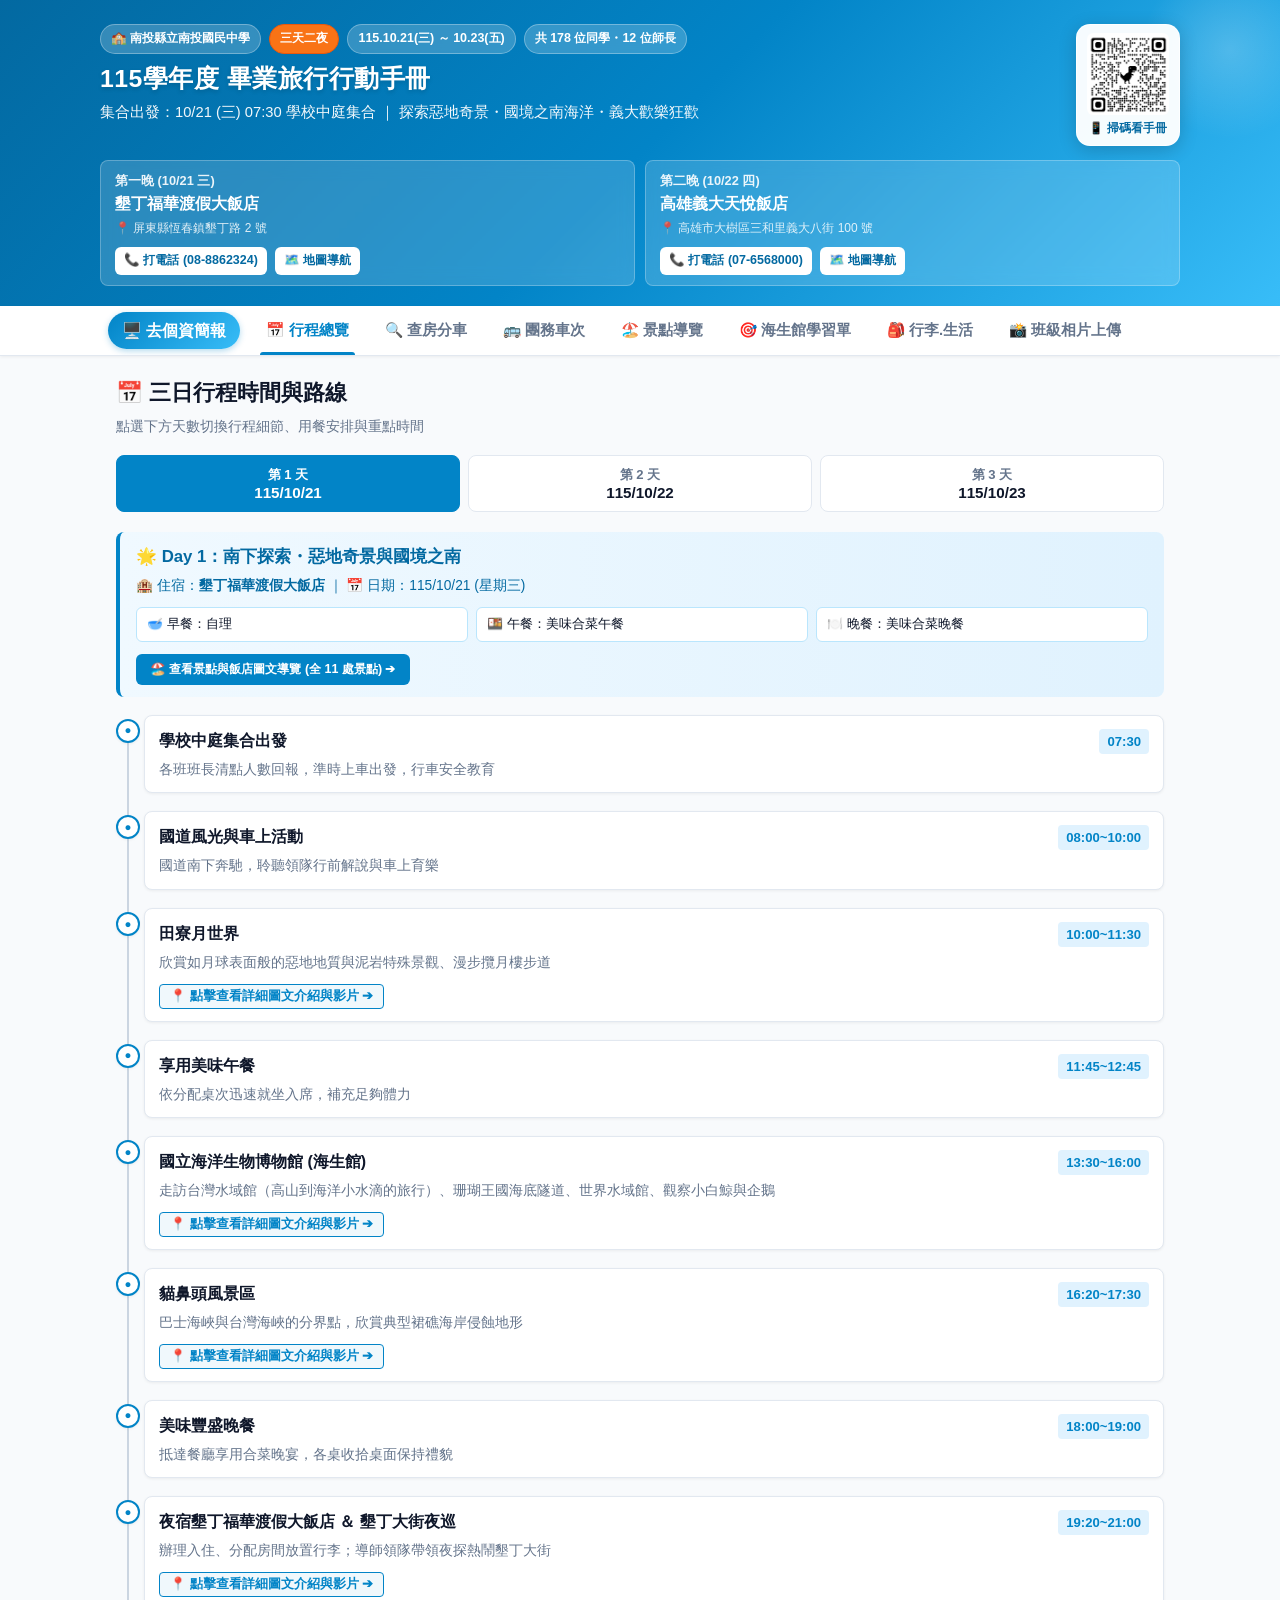
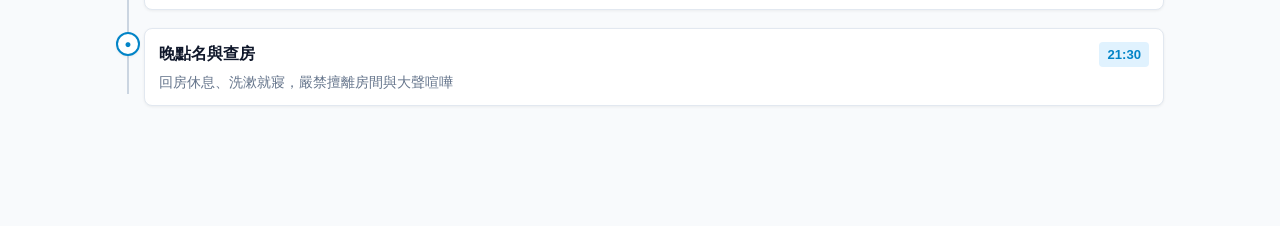
==== commit fb7febd8: "feat: 手冊右上角與簡報第一頁新增行動條碼二維碼照片 (QR Code)" ====
--- a/app.html
+++ b/app.html
@@ -23,16 +23,24 @@
   <!-- ================== 頂部 Hero Header ================== -->
   <header class="hero-header">
     <div class="hero-inner">
-      <div class="hero-badge-wrap">
-        <span class="badge-tag">🏫 南投縣立南投國民中學</span>
-        <span class="badge-tag highlight">三天二夜</span>
-        <span class="badge-tag">115.10.21(三) ～ 10.23(五)</span>
-        <span class="badge-tag">共 178 位同學・12 位師長</span>
-      </div>
-      <h1 class="hero-title">115學年度 畢業旅行行動手冊</h1>
-      <p class="hero-subtitle">
-        集合出發：10/21 (三) 07:30 學校中庭集合 ｜ 探索惡地奇景・國境之南海洋・義大歡樂狂歡
-      </p>
+      <div class="hero-top-row">
+        <div class="hero-text-block">
+          <div class="hero-badge-wrap">
+            <span class="badge-tag">🏫 南投縣立南投國民中學</span>
+            <span class="badge-tag highlight">三天二夜</span>
+            <span class="badge-tag">115.10.21(三) ～ 10.23(五)</span>
+            <span class="badge-tag">共 178 位同學・12 位師長</span>
+          </div>
+          <h1 class="hero-title">115學年度 畢業旅行行動手冊</h1>
+          <p class="hero-subtitle">
+            集合出發：10/21 (三) 07:30 學校中庭集合 ｜ 探索惡地奇景・國境之南海洋・義大歡樂狂歡
+          </p>
+        </div>
+        <div class="hero-qr-badge" title="手機掃碼開啟本手冊">
+          <img src="assets/img/qrcode.png" alt="畢旅手冊 QR Code" class="hero-qr-img">
+          <span class="hero-qr-text">📱 掃碼看手冊</span>
+        </div>
+      </div>
 
       <!-- 快速住宿與電話撥號卡片 -->
       <div class="hero-quick-cards" id="hero-hotels-container">
--- a/app.css
+++ b/app.css
@@ -1534,3 +1534,62 @@
   box-shadow: 0 6px 16px rgba(225, 29, 72, 0.35);
   transform: translateY(-1px);
 }
+
+
+/* ============================================================
+   頂部右上角二維碼 QR Code 樣式
+   ============================================================ */
+.hero-top-row {
+  display: flex;
+  justify-content: space-between;
+  align-items: flex-start;
+  gap: 16px;
+}
+.hero-text-block {
+  flex: 1;
+  min-width: 0;
+}
+.hero-qr-badge {
+  flex-shrink: 0;
+  background: rgba(255, 255, 255, 0.96);
+  border: 1px solid rgba(255, 255, 255, 0.9);
+  border-radius: 14px;
+  padding: 8px 10px;
+  display: flex;
+  flex-direction: column;
+  align-items: center;
+  gap: 4px;
+  box-shadow: 0 4px 18px rgba(0, 0, 0, 0.18);
+  transition: transform 0.2s ease, box-shadow 0.2s ease;
+}
+.hero-qr-badge:hover {
+  transform: translateY(-2px);
+  box-shadow: 0 8px 24px rgba(0, 0, 0, 0.25);
+}
+.hero-qr-img {
+  width: 82px;
+  height: 82px;
+  display: block;
+  border-radius: 6px;
+  object-fit: contain;
+}
+.hero-qr-text {
+  font-size: 0.72rem;
+  font-weight: 800;
+  color: #0369a1;
+  white-space: nowrap;
+}
+
+@media (max-width: 640px) {
+  .hero-qr-img {
+    width: 62px;
+    height: 62px;
+  }
+  .hero-qr-badge {
+    padding: 6px 8px;
+    border-radius: 10px;
+  }
+  .hero-qr-text {
+    font-size: 0.65rem;
+  }
+}
